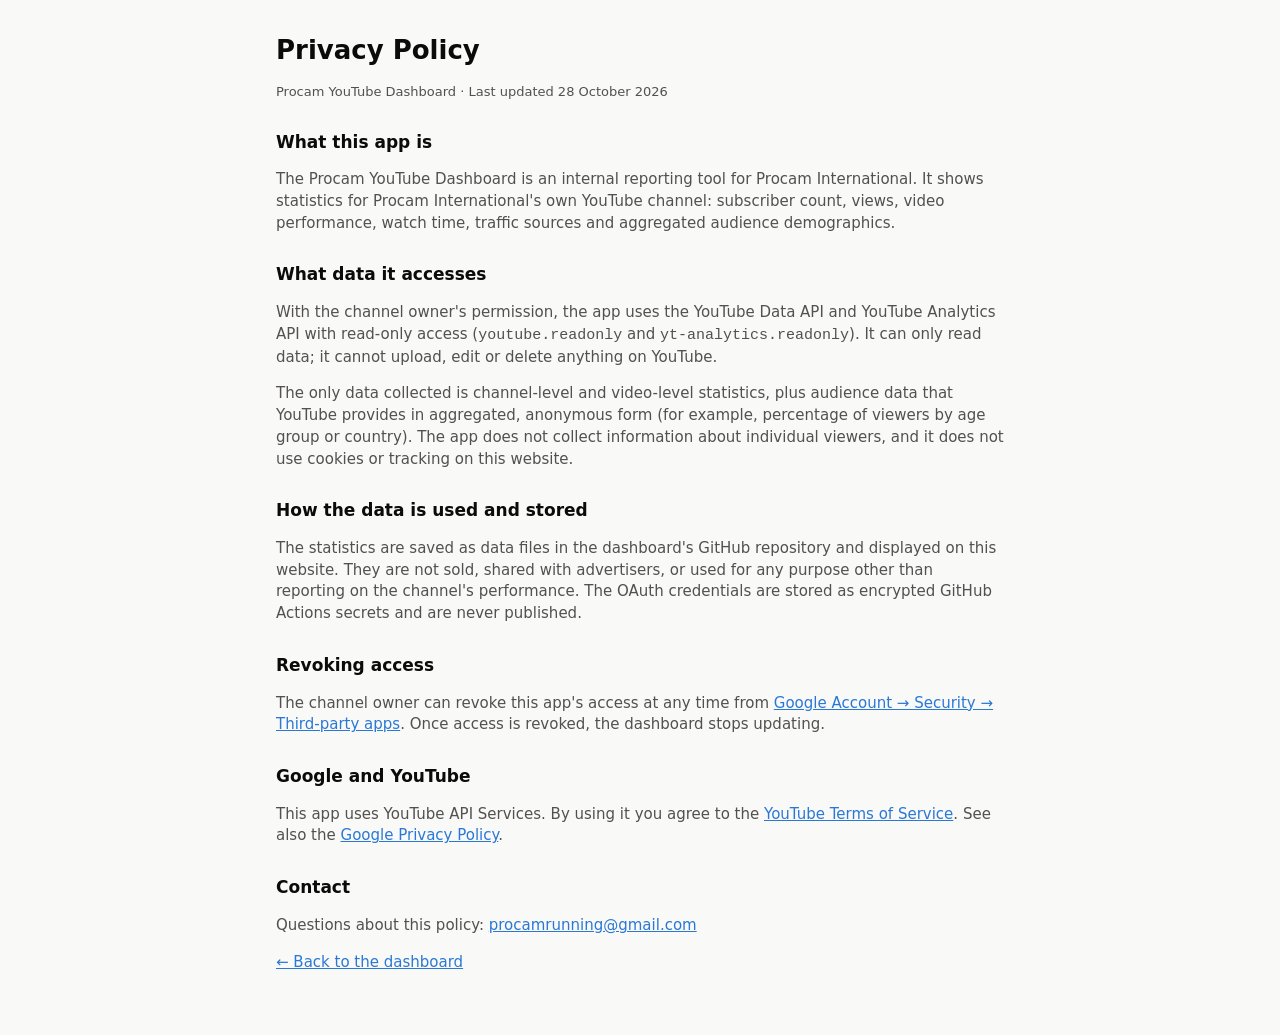
==== privacy.html @ 55084c13 "Add privacy policy page and set channel ID Co-Authored-By: Claude Opus 5.5 <noreply@anthropic.com>" ====
<!doctype html>
<html lang="en">
<head>
  <meta charset="utf-8">
  <meta name="viewport" content="width=device-width, initial-scale=1">
  <title>Privacy Policy · Procam YouTube Dashboard</title>
  <link rel="stylesheet" href="assets/style.css">
  <style>
    .policy { max-width: 760px; padding-top: 32px; padding-bottom: 48px; }
    .policy h1 { font-size: 26px; margin-bottom: 4px; }
    .policy h2 { margin-top: 28px; margin-bottom: 8px; }
    .policy p, .policy li { color: var(--ink-2); }
    .policy a { color: var(--accent); }
  </style>
</head>
<body>
  <main class="wrap policy">
    <h1>Privacy Policy</h1>
    <p class="muted">Procam YouTube Dashboard · Last updated 28 October 2026</p>

    <h2>What this app is</h2>
    <p>The Procam YouTube Dashboard is an internal reporting tool for Procam International. It shows statistics for Procam International's own YouTube channel: subscriber count, views, video performance, watch time, traffic sources and aggregated audience demographics.</p>

    <h2>What data it accesses</h2>
    <p>With the channel owner's permission, the app uses the YouTube Data API and YouTube Analytics API with read-only access (<code>youtube.readonly</code> and <code>yt-analytics.readonly</code>). It can only read data; it cannot upload, edit or delete anything on YouTube.</p>
    <p>The only data collected is channel-level and video-level statistics, plus audience data that YouTube provides in aggregated, anonymous form (for example, percentage of viewers by age group or country). The app does not collect information about individual viewers, and it does not use cookies or tracking on this website.</p>

    <h2>How the data is used and stored</h2>
    <p>The statistics are saved as data files in the dashboard's GitHub repository and displayed on this website. They are not sold, shared with advertisers, or used for any purpose other than reporting on the channel's performance. The OAuth credentials are stored as encrypted GitHub Actions secrets and are never published.</p>

    <h2>Revoking access</h2>
    <p>The channel owner can revoke this app's access at any time from <a href="https://myaccount.google.com/permissions">Google Account → Security → Third-party apps</a>. Once access is revoked, the dashboard stops updating.</p>

    <h2>Google and YouTube</h2>
    <p>This app uses YouTube API Services. By using it you agree to the <a href="https://www.youtube.com/t/terms">YouTube Terms of Service</a>. See also the <a href="https://policies.google.com/privacy">Google Privacy Policy</a>.</p>

    <h2>Contact</h2>
    <p>Questions about this policy: <a href="mailto:procamrunning@gmail.com">procamrunning@gmail.com</a></p>

    <p><a href="./">← Back to the dashboard</a></p>
  </main>
</body>
</html>
---- assets/style.css ----
:root {
  color-scheme: light;
  --page: #f9f9f7;
  --surface: #fcfcfb;
  --ink: #0b0b0b;
  --ink-2: #52514e;
  --muted: #898781;
  --grid: #e1e0d9;
  --axis: #c3c2b7;
  --border: rgba(11, 11, 11, 0.10);
  --track: #f0efec;
  --series-1: #2a78d6;
  --accent: #2a78d6;
  --accent-ink: #ffffff;
  --good: #006300;
  --bad: #b42b2b;
  --info-bg: #e9f2fd;
  --info-ink: #184f95;
  --warn-bg: #fff4dc;
  --warn-ink: #6b4a00;
  --error-bg: #fdecec;
  --error-ink: #9b2323;
  --radius: 12px;
  --font: system-ui, -apple-system, "Segoe UI", Roboto, sans-serif;
}

@media (prefers-color-scheme: dark) {
  :root:not([data-theme="light"]) {
    color-scheme: dark;
    --page: #0d0d0d;
    --surface: #1a1a19;
    --ink: #f0efec;
    --ink-2: #c3c2b7;
    --muted: #898781;
    --grid: #2c2c2a;
    --axis: #383835;
    --border: rgba(255, 255, 255, 0.10);
    --track: #262624;
    --series-1: #3987e5;
    --accent: #3987e5;
    --good: #0ca30c;
    --bad: #e66767;
    --info-bg: #13243a;
    --info-ink: #9ec5f4;
    --warn-bg: #2e2508;
    --warn-ink: #f3c862;
    --error-bg: #3a1515;
    --error-ink: #f2a3a3;
  }
}

:root[data-theme="dark"] {
  color-scheme: dark;
  --page: #0d0d0d;
  --surface: #1a1a19;
  --ink: #f0efec;
  --ink-2: #c3c2b7;
  --muted: #898781;
  --grid: #2c2c2a;
  --axis: #383835;
  --border: rgba(255, 255, 255, 0.10);
  --track: #262624;
  --series-1: #3987e5;
  --accent: #3987e5;
  --good: #0ca30c;
  --bad: #e66767;
  --info-bg: #13243a;
  --info-ink: #9ec5f4;
  --warn-bg: #2e2508;
  --warn-ink: #f3c862;
  --error-bg: #3a1515;
  --error-ink: #f2a3a3;
}

* { box-sizing: border-box; }

body {
  margin: 0;
  background: var(--page);
  color: var(--ink);
  font: 15px/1.45 var(--font);
}

h1, h2, h3 { margin: 0; font-weight: 600; }
h1 { font-size: 20px; }
h2 { font-size: 17px; }
h3 { font-size: 15px; }
a { color: inherit; }

.muted { color: var(--muted); font-size: 13px; }
.visually-hidden { position: absolute; width: 1px; height: 1px; overflow: hidden; clip: rect(0 0 0 0); white-space: nowrap; }

.wrap { max-width: 1200px; margin: 0 auto; padding: 0 16px; }

/* Header */
.topbar { background: var(--surface); border-bottom: 1px solid var(--border); position: sticky; top: 0; z-index: 5; }
.topbar-inner { display: flex; align-items: center; justify-content: space-between; gap: 12px; flex-wrap: wrap; padding-top: 12px; padding-bottom: 12px; }
.brand { display: flex; align-items: center; gap: 12px; min-width: 0; }
.brand p { margin: 2px 0 0; }
.avatar { border-radius: 50%; object-fit: cover; }
.refresh { display: flex; align-items: center; gap: 12px; flex-wrap: wrap; }

.btn-primary {
  font: 600 14px var(--font);
  background: var(--accent);
  color: var(--accent-ink);
  border: 0;
  border-radius: 8px;
  padding: 9px 16px;
  cursor: pointer;
  min-width: 128px;
}
.btn-primary:hover:not(:disabled) { filter: brightness(1.08); }
.btn-primary:disabled { opacity: 0.6; cursor: default; }
.btn-primary:focus-visible, .range button:focus-visible, summary:focus-visible { outline: 2px solid var(--accent); outline-offset: 2px; }

/* Notices */
.notice { margin: 16px 0 0; padding: 10px 14px; border-radius: 8px; font-size: 14px; }
.notice-info { background: var(--info-bg); color: var(--info-ink); }
.notice-warn { background: var(--warn-bg); color: var(--warn-ink); }
.notice-error { background: var(--error-bg); color: var(--error-ink); }

/* Sections */
main > section, main > .grid-2 { margin-top: 24px; }
.section-head { display: flex; align-items: baseline; justify-content: space-between; gap: 12px; flex-wrap: wrap; margin-bottom: 12px; }

.range { display: inline-flex; background: var(--track); border-radius: 8px; padding: 3px; gap: 2px; }
.range button {
  font: 500 13px var(--font);
  color: var(--ink-2);
  background: transparent;
  border: 0;
  border-radius: 6px;
  padding: 5px 10px;
  cursor: pointer;
}
.range button[aria-pressed="true"] { background: var(--surface); color: var(--ink); box-shadow: 0 0 0 1px var(--border); }

/* Grids */
.tiles { display: grid; gap: 12px; }
.tiles-3 { grid-template-columns: repeat(auto-fit, minmax(220px, 1fr)); }
.tiles-4 { grid-template-columns: repeat(auto-fit, minmax(170px, 1fr)); margin-bottom: 12px; }
.grid-2 { display: grid; gap: 12px; grid-template-columns: repeat(auto-fit, minmax(min(100%, 440px), 1fr)); }
.grid-3 { display: grid; gap: 12px; grid-template-columns: repeat(auto-fit, minmax(min(100%, 300px), 1fr)); margin-top: 12px; }

/* Tiles & cards */
.tile, .card { background: var(--surface); border: 1px solid var(--border); border-radius: var(--radius); padding: 16px; min-width: 0; }
.tile-label { color: var(--ink-2); font-size: 13px; display: flex; align-items: center; gap: 6px; }
.tile-value { font-size: 32px; font-weight: 600; margin-top: 4px; letter-spacing: -0.01em; }
.tile-value-sm { font-size: 24px; }
.tile-foot { color: var(--ink-2); font-size: 13px; margin-top: 4px; min-height: 1.2em; }
.delta-up { color: var(--good); font-weight: 600; }
.delta-down { color: var(--bad); font-weight: 600; }
.pill { font-size: 11px; font-weight: 600; text-transform: uppercase; letter-spacing: 0.04em; color: var(--good); border: 1px solid currentColor; border-radius: 999px; padding: 0 6px; }

.card h3 + .card-note { margin-top: 2px; }
.card-note { color: var(--muted); font-size: 13px; margin: 0 0 12px; }
.card.empty { color: var(--ink-2); }

.chart { position: relative; height: 240px; }
.loading .chart, .loading .tile-value, .loading .videos { opacity: 0.55; transition: opacity 0.2s; }

/* Table view */
.table-view { margin-top: 10px; font-size: 13px; }
.table-view summary { cursor: pointer; color: var(--ink-2); }
.table-scroll { overflow-x: auto; max-height: 320px; overflow-y: auto; }
.table-view .table-scroll { margin-top: 8px; }

table { width: 100%; border-collapse: collapse; font-size: 13px; }
th { text-align: left; font-weight: 500; color: var(--muted); padding: 6px 8px; border-bottom: 1px solid var(--grid); position: sticky; top: 0; background: var(--surface); }
td { padding: 7px 8px; border-bottom: 1px solid var(--grid); vertical-align: middle; }
th.num, td.num { text-align: right; font-variant-numeric: tabular-nums; white-space: nowrap; }

.videos .vid { display: flex; align-items: center; gap: 10px; min-width: 220px; }
.videos img { width: 64px; height: 36px; object-fit: cover; border-radius: 4px; background: var(--track); flex: none; }
.videos .thumb-ph { width: 64px; height: 36px; border-radius: 4px; background: var(--track); flex: none; }
.videos a { text-decoration: none; display: -webkit-box; -webkit-line-clamp: 2; -webkit-box-orient: vertical; overflow: hidden; }
.videos a:hover { text-decoration: underline; }
.videos .date { color: var(--muted); font-size: 12px; }

/* Horizontal bars */
.hbars { display: grid; gap: 8px; }
.hbar { display: grid; grid-template-columns: minmax(90px, 38%) 1fr auto; align-items: center; gap: 10px; font-size: 13px; }
.hbar-label { color: var(--ink-2); overflow: hidden; text-overflow: ellipsis; white-space: nowrap; }
.hbar-track { background: var(--track); border-radius: 4px; height: 10px; overflow: hidden; }
.hbar-fill { background: var(--series-1); height: 100%; border-radius: 0 4px 4px 0; min-width: 2px; }
.hbar-value { font-variant-numeric: tabular-nums; color: var(--ink); min-width: 3.5em; text-align: right; }

.footer { padding-top: 24px; padding-bottom: 32px; }

@media (max-width: 560px) {
  .tile-value { font-size: 28px; }
  .refresh { width: 100%; justify-content: space-between; }
}
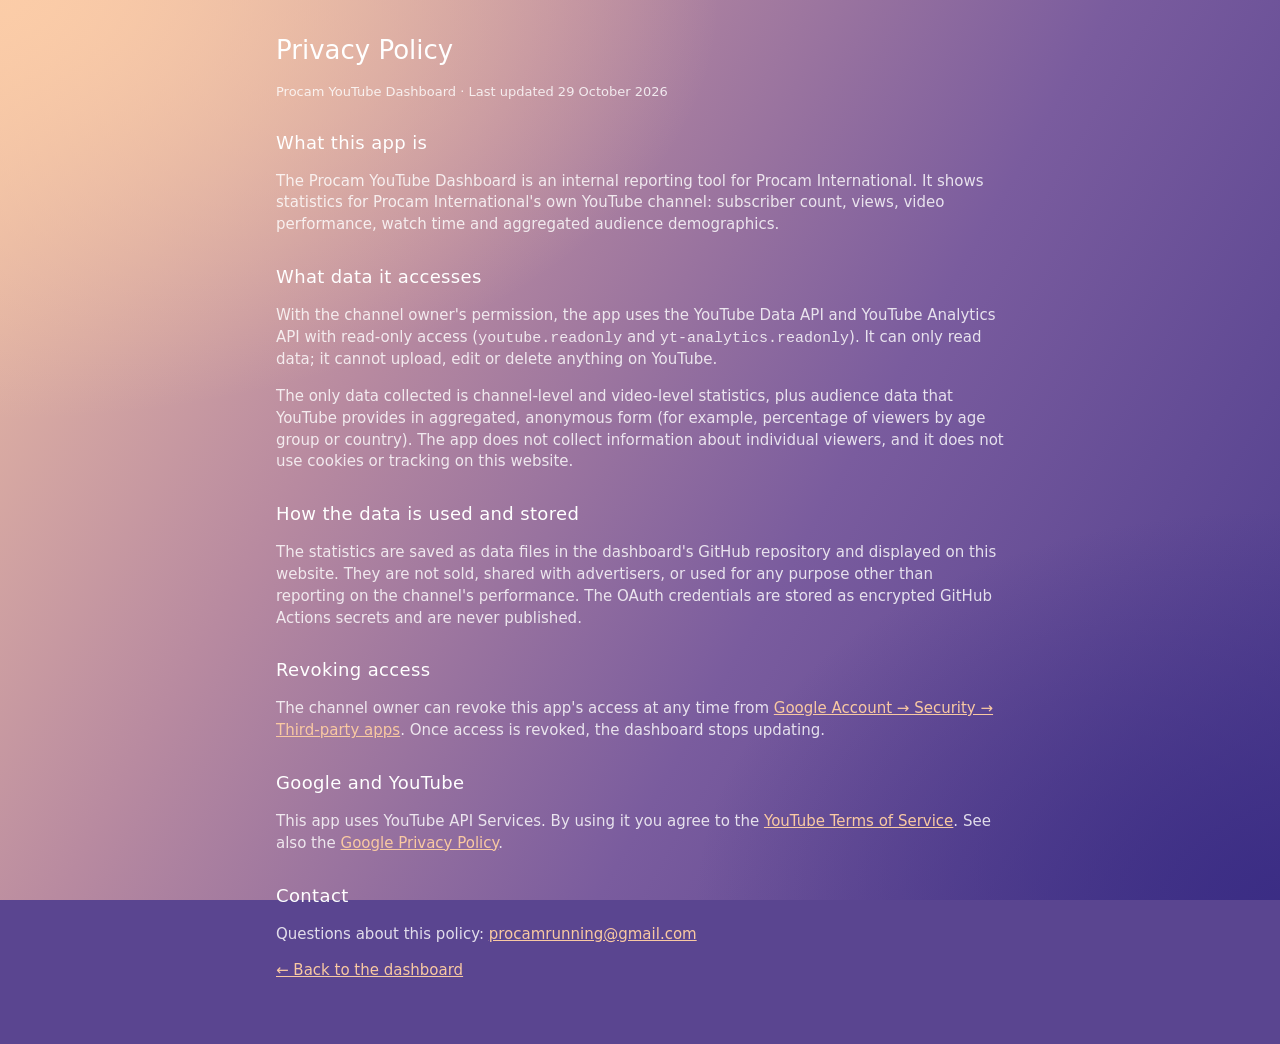
==== commit 514ddcde: "Redesign dashboard theme; remove traffic sources New look based on the client's reference: frosted p" ====
--- a/privacy.html
+++ b/privacy.html
@@ -10,16 +10,16 @@
     .policy h1 { font-size: 26px; margin-bottom: 4px; }
     .policy h2 { margin-top: 28px; margin-bottom: 8px; }
     .policy p, .policy li { color: var(--ink-2); }
-    .policy a { color: var(--accent); }
+    .policy a { color: var(--peach); }
   </style>
 </head>
 <body>
   <main class="wrap policy">
     <h1>Privacy Policy</h1>
-    <p class="muted">Procam YouTube Dashboard · Last updated 28 October 2026</p>
+    <p class="muted">Procam YouTube Dashboard · Last updated 29 October 2026</p>
 
     <h2>What this app is</h2>
-    <p>The Procam YouTube Dashboard is an internal reporting tool for Procam International. It shows statistics for Procam International's own YouTube channel: subscriber count, views, video performance, watch time, traffic sources and aggregated audience demographics.</p>
+    <p>The Procam YouTube Dashboard is an internal reporting tool for Procam International. It shows statistics for Procam International's own YouTube channel: subscriber count, views, video performance, watch time and aggregated audience demographics.</p>
 
     <h2>What data it accesses</h2>
     <p>With the channel owner's permission, the app uses the YouTube Data API and YouTube Analytics API with read-only access (<code>youtube.readonly</code> and <code>yt-analytics.readonly</code>). It can only read data; it cannot upload, edit or delete anything on YouTube.</p>
--- a/assets/style.css
+++ b/assets/style.css
@@ -1,194 +1,204 @@
+/* Procam theme: frosted, tinted panels tiled edge to edge over a warm
+   peach-to-violet gradient. One look in every OS theme, since the panels
+   carry their own colour. */
 :root {
-  color-scheme: light;
-  --page: #f9f9f7;
-  --surface: #fcfcfb;
-  --ink: #0b0b0b;
-  --ink-2: #52514e;
-  --muted: #898781;
-  --grid: #e1e0d9;
-  --axis: #c3c2b7;
-  --border: rgba(11, 11, 11, 0.10);
-  --track: #f0efec;
-  --series-1: #2a78d6;
-  --accent: #2a78d6;
-  --accent-ink: #ffffff;
-  --good: #006300;
-  --bad: #b42b2b;
-  --info-bg: #e9f2fd;
-  --info-ink: #184f95;
-  --warn-bg: #fff4dc;
-  --warn-ink: #6b4a00;
-  --error-bg: #fdecec;
-  --error-ink: #9b2323;
-  --radius: 12px;
-  --font: system-ui, -apple-system, "Segoe UI", Roboto, sans-serif;
-}
-
-@media (prefers-color-scheme: dark) {
-  :root:not([data-theme="light"]) {
-    color-scheme: dark;
-    --page: #0d0d0d;
-    --surface: #1a1a19;
-    --ink: #f0efec;
-    --ink-2: #c3c2b7;
-    --muted: #898781;
-    --grid: #2c2c2a;
-    --axis: #383835;
-    --border: rgba(255, 255, 255, 0.10);
-    --track: #262624;
-    --series-1: #3987e5;
-    --accent: #3987e5;
-    --good: #0ca30c;
-    --bad: #e66767;
-    --info-bg: #13243a;
-    --info-ink: #9ec5f4;
-    --warn-bg: #2e2508;
-    --warn-ink: #f3c862;
-    --error-bg: #3a1515;
-    --error-ink: #f2a3a3;
-  }
-}
-
-:root[data-theme="dark"] {
   color-scheme: dark;
-  --page: #0d0d0d;
-  --surface: #1a1a19;
-  --ink: #f0efec;
-  --ink-2: #c3c2b7;
-  --muted: #898781;
-  --grid: #2c2c2a;
-  --axis: #383835;
-  --border: rgba(255, 255, 255, 0.10);
-  --track: #262624;
-  --series-1: #3987e5;
-  --accent: #3987e5;
-  --good: #0ca30c;
-  --bad: #e66767;
-  --info-bg: #13243a;
-  --info-ink: #9ec5f4;
-  --warn-bg: #2e2508;
-  --warn-ink: #f3c862;
-  --error-bg: #3a1515;
-  --error-ink: #f2a3a3;
+
+  /* Palette */
+  --peach: #f9c9a2;
+  --sky: #bfdcfb;
+  --blue: #2f7be6;
+  --violet: #4b2f86;
+  --white: #ffffff;
+
+  /* Text on the panels */
+  --ink: #ffffff;
+  --ink-2: rgba(255, 255, 255, 0.82);
+  --muted: rgba(255, 255, 255, 0.64);
+
+  /* Panel tints */
+  --tint-peach: rgba(124, 72, 100, 0.80);
+  --tint-blue: rgba(43, 108, 214, 0.58);
+  --tint-sky: rgba(96, 148, 228, 0.42);
+  --tint-violet: rgba(64, 42, 130, 0.55);
+  --tint-deep: rgba(40, 62, 150, 0.55);
+
+  /* Chart chrome */
+  --grid: rgba(255, 255, 255, 0.14);
+  --axis: rgba(255, 255, 255, 0.40);
+  --track: rgba(255, 255, 255, 0.20);
+  --line-subs: #f9c9a2;
+  --line-views: #d6e9ff;
+  --bar: #bfdcfb;
+  --tooltip-bg: rgba(34, 22, 78, 0.94);
+  --point-ring: #2c2266;
+
+  --good: #9cf2b8;
+  --bad: #ffb4b4;
+
+  --font: "Outfit", system-ui, -apple-system, "Segoe UI", Roboto, sans-serif;
 }
 
 * { box-sizing: border-box; }
+
+html { background: #5a4590; }
 
 body {
   margin: 0;
-  background: var(--page);
+  min-height: 100vh;
   color: var(--ink);
-  font: 15px/1.45 var(--font);
-}
-
-h1, h2, h3 { margin: 0; font-weight: 600; }
-h1 { font-size: 20px; }
-h2 { font-size: 17px; }
-h3 { font-size: 15px; }
+  font: 300 15px/1.45 var(--font);
+  background:
+    radial-gradient(1200px 700px at 0% 0%, rgba(252, 205, 168, 0.95), transparent 60%),
+    radial-gradient(900px 600px at 100% 100%, rgba(58, 44, 132, 0.95), transparent 65%),
+    linear-gradient(120deg, #f2c3a4 0%, #b88aa0 32%, #7a5c9e 62%, #4a3a8c 100%);
+  background-attachment: fixed;
+}
+
+h1, h2, h3 { margin: 0; font-weight: 400; }
+h1 { font-size: 22px; font-weight: 500; }
+h2 { font-size: 18px; letter-spacing: 0.02em; }
+h3 { font-size: 16px; }
 a { color: inherit; }
+strong { font-weight: 600; }
 
 .muted { color: var(--muted); font-size: 13px; }
 .visually-hidden { position: absolute; width: 1px; height: 1px; overflow: hidden; clip: rect(0 0 0 0); white-space: nowrap; }
 
-.wrap { max-width: 1200px; margin: 0 auto; padding: 0 16px; }
+.wrap { max-width: 1240px; margin: 0 auto; padding: 0 16px; }
 
 /* Header */
-.topbar { background: var(--surface); border-bottom: 1px solid var(--border); position: sticky; top: 0; z-index: 5; }
+.topbar { position: sticky; top: 0; z-index: 5; background: rgba(60, 40, 110, 0.28); backdrop-filter: blur(14px); -webkit-backdrop-filter: blur(14px); border-bottom: 1px solid rgba(255, 255, 255, 0.14); }
 .topbar-inner { display: flex; align-items: center; justify-content: space-between; gap: 12px; flex-wrap: wrap; padding-top: 12px; padding-bottom: 12px; }
 .brand { display: flex; align-items: center; gap: 12px; min-width: 0; }
 .brand p { margin: 2px 0 0; }
-.avatar { border-radius: 50%; object-fit: cover; }
+.avatar { border-radius: 50%; object-fit: cover; background: #fff; box-shadow: 0 0 0 2px rgba(255, 255, 255, 0.5); }
 .refresh { display: flex; align-items: center; gap: 12px; flex-wrap: wrap; }
 
 .btn-primary {
   font: 600 14px var(--font);
-  background: var(--accent);
-  color: var(--accent-ink);
+  background: var(--peach);
+  color: #2c1d5c;
   border: 0;
-  border-radius: 8px;
-  padding: 9px 16px;
+  border-radius: 999px;
+  padding: 10px 20px;
   cursor: pointer;
-  min-width: 128px;
-}
-.btn-primary:hover:not(:disabled) { filter: brightness(1.08); }
-.btn-primary:disabled { opacity: 0.6; cursor: default; }
-.btn-primary:focus-visible, .range button:focus-visible, summary:focus-visible { outline: 2px solid var(--accent); outline-offset: 2px; }
+  min-width: 136px;
+  box-shadow: 0 6px 18px rgba(40, 20, 90, 0.25);
+}
+.btn-primary:hover:not(:disabled) { filter: brightness(1.05); }
+.btn-primary:disabled { opacity: 0.7; cursor: default; }
+.btn-primary:focus-visible, .range button:focus-visible, summary:focus-visible { outline: 2px solid var(--white); outline-offset: 2px; }
 
 /* Notices */
-.notice { margin: 16px 0 0; padding: 10px 14px; border-radius: 8px; font-size: 14px; }
-.notice-info { background: var(--info-bg); color: var(--info-ink); }
-.notice-warn { background: var(--warn-bg); color: var(--warn-ink); }
-.notice-error { background: var(--error-bg); color: var(--error-ink); }
+.notice { margin: 16px 0 0; padding: 10px 14px; font-size: 14px; background: rgba(255, 255, 255, 0.16); border-left: 3px solid var(--peach); backdrop-filter: blur(10px); -webkit-backdrop-filter: blur(10px); }
+.notice-warn { border-left-color: #ffd27a; }
+.notice-error { border-left-color: #ff8f8f; background: rgba(120, 20, 40, 0.35); }
 
 /* Sections */
-main > section, main > .grid-2 { margin-top: 24px; }
+main > section { margin-top: 28px; }
 .section-head { display: flex; align-items: baseline; justify-content: space-between; gap: 12px; flex-wrap: wrap; margin-bottom: 12px; }
 
-.range { display: inline-flex; background: var(--track); border-radius: 8px; padding: 3px; gap: 2px; }
-.range button {
-  font: 500 13px var(--font);
-  color: var(--ink-2);
-  background: transparent;
-  border: 0;
+.range { display: inline-flex; background: rgba(255, 255, 255, 0.14); border-radius: 999px; padding: 3px; gap: 2px; }
+.range button { font: 400 13px var(--font); color: var(--ink-2); background: transparent; border: 0; border-radius: 999px; padding: 5px 12px; cursor: pointer; }
+.range button[aria-pressed="true"] { background: var(--white); color: #2c1d5c; font-weight: 500; }
+
+/* Board: panels tiled edge to edge, like the reference */
+.board {
+  display: grid;
+  grid-template-columns: repeat(12, minmax(0, 1fr));
   border-radius: 6px;
-  padding: 5px 10px;
-  cursor: pointer;
-}
-.range button[aria-pressed="true"] { background: var(--surface); color: var(--ink); box-shadow: 0 0 0 1px var(--border); }
-
-/* Grids */
-.tiles { display: grid; gap: 12px; }
-.tiles-3 { grid-template-columns: repeat(auto-fit, minmax(220px, 1fr)); }
-.tiles-4 { grid-template-columns: repeat(auto-fit, minmax(170px, 1fr)); margin-bottom: 12px; }
-.grid-2 { display: grid; gap: 12px; grid-template-columns: repeat(auto-fit, minmax(min(100%, 440px), 1fr)); }
-.grid-3 { display: grid; gap: 12px; grid-template-columns: repeat(auto-fit, minmax(min(100%, 300px), 1fr)); margin-top: 12px; }
-
-/* Tiles & cards */
-.tile, .card { background: var(--surface); border: 1px solid var(--border); border-radius: var(--radius); padding: 16px; min-width: 0; }
-.tile-label { color: var(--ink-2); font-size: 13px; display: flex; align-items: center; gap: 6px; }
-.tile-value { font-size: 32px; font-weight: 600; margin-top: 4px; letter-spacing: -0.01em; }
-.tile-value-sm { font-size: 24px; }
-.tile-foot { color: var(--ink-2); font-size: 13px; margin-top: 4px; min-height: 1.2em; }
-.delta-up { color: var(--good); font-weight: 600; }
-.delta-down { color: var(--bad); font-weight: 600; }
-.pill { font-size: 11px; font-weight: 600; text-transform: uppercase; letter-spacing: 0.04em; color: var(--good); border: 1px solid currentColor; border-radius: 999px; padding: 0 6px; }
-
-.card h3 + .card-note { margin-top: 2px; }
-.card-note { color: var(--muted); font-size: 13px; margin: 0 0 12px; }
-.card.empty { color: var(--ink-2); }
-
-.chart { position: relative; height: 240px; }
-.loading .chart, .loading .tile-value, .loading .videos { opacity: 0.55; transition: opacity 0.2s; }
+  overflow: hidden;
+  box-shadow: 0 24px 60px rgba(30, 15, 80, 0.35);
+}
+.span-3 { grid-column: span 3; }
+.span-4 { grid-column: span 4; }
+.span-5 { grid-column: span 5; }
+.span-6 { grid-column: span 6; }
+.span-12 { grid-column: span 12; }
+
+.panel { padding: 20px 24px; min-width: 0; backdrop-filter: blur(18px); -webkit-backdrop-filter: blur(18px); }
+.tint-peach { background: var(--tint-peach); }
+/* The peach panels sit on the lightest part of the gradient, so all text on them is full white. */
+.tint-peach .panel-label, .tint-peach .panel-foot, .tint-peach .panel-note, .tint-peach .hbar-label { color: var(--white); }
+.tint-blue { background: var(--tint-blue); }
+.tint-sky { background: var(--tint-sky); }
+.tint-violet { background: var(--tint-violet); }
+.tint-deep { background: var(--tint-deep); }
+
+.panel-label { color: var(--ink-2); font-size: 15px; display: flex; align-items: center; gap: 8px; }
+.big-value { font-size: 40px; font-weight: 600; margin-top: 6px; letter-spacing: -0.01em; line-height: 1.1; }
+.big-value-sm { font-size: 28px; }
+.panel-foot { color: var(--ink-2); font-size: 13px; margin-top: 6px; min-height: 1.2em; }
+.panel h3 + .panel-note { margin-top: 2px; }
+.panel-note { color: var(--muted); font-size: 13px; margin: 0 0 14px; }
+.panel.empty { color: var(--ink-2); border-radius: 6px; }
+.delta-up { color: var(--good); font-weight: 500; }
+.delta-down { color: var(--bad); font-weight: 500; }
+.pill { font-size: 11px; font-weight: 600; text-transform: uppercase; letter-spacing: 0.06em; color: #2c1d5c; background: var(--peach); border-radius: 999px; padding: 1px 8px; }
+
+.chart { position: relative; height: 250px; }
+.chart-empty { position: absolute; inset: 0; display: grid; place-items: center; text-align: center; padding: 16px; margin: 0; color: var(--muted); font-size: 13px; border: 1px dashed var(--grid); }
+.loading .chart, .loading .big-value, .loading .videos { opacity: 0.55; transition: opacity 0.2s; }
+
+/* Gauge (subscriber retention) */
+.panel-gauge { display: grid; grid-template-columns: 1fr auto; grid-template-areas: "label label" "value gauge" "foot gauge"; align-items: end; column-gap: 8px; }
+.panel-gauge .panel-label { grid-area: label; }
+.panel-gauge .big-value { grid-area: value; }
+.panel-gauge .panel-foot { grid-area: foot; align-self: start; }
+.gauge { grid-area: gauge; width: 112px; }
+.gauge svg { display: block; width: 100%; height: auto; overflow: visible; }
+.gauge text { fill: var(--ink); font-family: var(--font); }
+
+/* Donut (gender) */
+.donut { width: 150px; margin: 4px auto 12px; }
+.donut svg { display: block; width: 100%; height: auto; }
+.donut text { fill: var(--ink); font-family: var(--font); }
+.legend { list-style: none; margin: 0; padding: 0; display: grid; gap: 6px; font-size: 13px; }
+.legend li { display: flex; align-items: center; gap: 8px; color: var(--ink-2); }
+.legend .key { width: 14px; height: 3px; border-radius: 2px; flex: none; }
+.legend .val { margin-left: auto; color: var(--ink); font-weight: 500; font-variant-numeric: tabular-nums; }
 
 /* Table view */
 .table-view { margin-top: 10px; font-size: 13px; }
 .table-view summary { cursor: pointer; color: var(--ink-2); }
-.table-scroll { overflow-x: auto; max-height: 320px; overflow-y: auto; }
+.table-scroll { overflow-x: auto; max-height: 360px; overflow-y: auto; }
 .table-view .table-scroll { margin-top: 8px; }
 
 table { width: 100%; border-collapse: collapse; font-size: 13px; }
-th { text-align: left; font-weight: 500; color: var(--muted); padding: 6px 8px; border-bottom: 1px solid var(--grid); position: sticky; top: 0; background: var(--surface); }
-td { padding: 7px 8px; border-bottom: 1px solid var(--grid); vertical-align: middle; }
+th { text-align: left; font-weight: 400; color: var(--muted); padding: 6px 8px; border-bottom: 1px solid var(--grid); position: sticky; top: 0; background: rgba(40, 40, 120, 0.85); }
+td { padding: 8px; border-bottom: 1px solid var(--grid); vertical-align: middle; }
 th.num, td.num { text-align: right; font-variant-numeric: tabular-nums; white-space: nowrap; }
 
 .videos .vid { display: flex; align-items: center; gap: 10px; min-width: 220px; }
-.videos img { width: 64px; height: 36px; object-fit: cover; border-radius: 4px; background: var(--track); flex: none; }
-.videos .thumb-ph { width: 64px; height: 36px; border-radius: 4px; background: var(--track); flex: none; }
-.videos a { text-decoration: none; display: -webkit-box; -webkit-line-clamp: 2; -webkit-box-orient: vertical; overflow: hidden; }
+.videos img { width: 64px; height: 36px; object-fit: cover; border-radius: 3px; background: var(--track); flex: none; }
+.videos .thumb-ph { width: 64px; height: 36px; border-radius: 3px; background: var(--track); flex: none; }
+.videos a { text-decoration: none; font-weight: 400; display: -webkit-box; -webkit-line-clamp: 2; -webkit-box-orient: vertical; overflow: hidden; }
 .videos a:hover { text-decoration: underline; }
 .videos .date { color: var(--muted); font-size: 12px; }
 
-/* Horizontal bars */
-.hbars { display: grid; gap: 8px; }
-.hbar { display: grid; grid-template-columns: minmax(90px, 38%) 1fr auto; align-items: center; gap: 10px; font-size: 13px; }
+/* Horizontal bars, thin like the reference */
+.hbars { display: grid; gap: 12px; }
+.hbar { display: grid; grid-template-columns: minmax(90px, 36%) 1fr auto; align-items: center; gap: 12px; font-size: 14px; }
 .hbar-label { color: var(--ink-2); overflow: hidden; text-overflow: ellipsis; white-space: nowrap; }
-.hbar-track { background: var(--track); border-radius: 4px; height: 10px; overflow: hidden; }
-.hbar-fill { background: var(--series-1); height: 100%; border-radius: 0 4px 4px 0; min-width: 2px; }
-.hbar-value { font-variant-numeric: tabular-nums; color: var(--ink); min-width: 3.5em; text-align: right; }
-
-.footer { padding-top: 24px; padding-bottom: 32px; }
+.hbar-track { background: var(--track); height: 6px; overflow: hidden; }
+.hbar-fill { background: var(--sky); height: 100%; min-width: 2px; }
+#b-countries .hbar-fill { background: var(--peach); }
+#b-age .hbar-fill { background: var(--sky); }
+.hbar-value { font-variant-numeric: tabular-nums; color: var(--ink); font-weight: 500; min-width: 3.5em; text-align: right; }
+
+.footer { padding-top: 28px; padding-bottom: 36px; }
+.footer p { margin: 0 0 6px; }
+
+@media (max-width: 900px) {
+  .span-3, .span-5 { grid-column: span 6; }
+  .span-4 { grid-column: span 12; }
+  .span-6 { grid-column: span 12; }
+}
 
 @media (max-width: 560px) {
-  .tile-value { font-size: 28px; }
+  .span-3, .span-4, .span-5, .span-6 { grid-column: span 12; }
+  .panel { padding: 16px; }
+  .big-value { font-size: 34px; }
   .refresh { width: 100%; justify-content: space-between; }
 }
